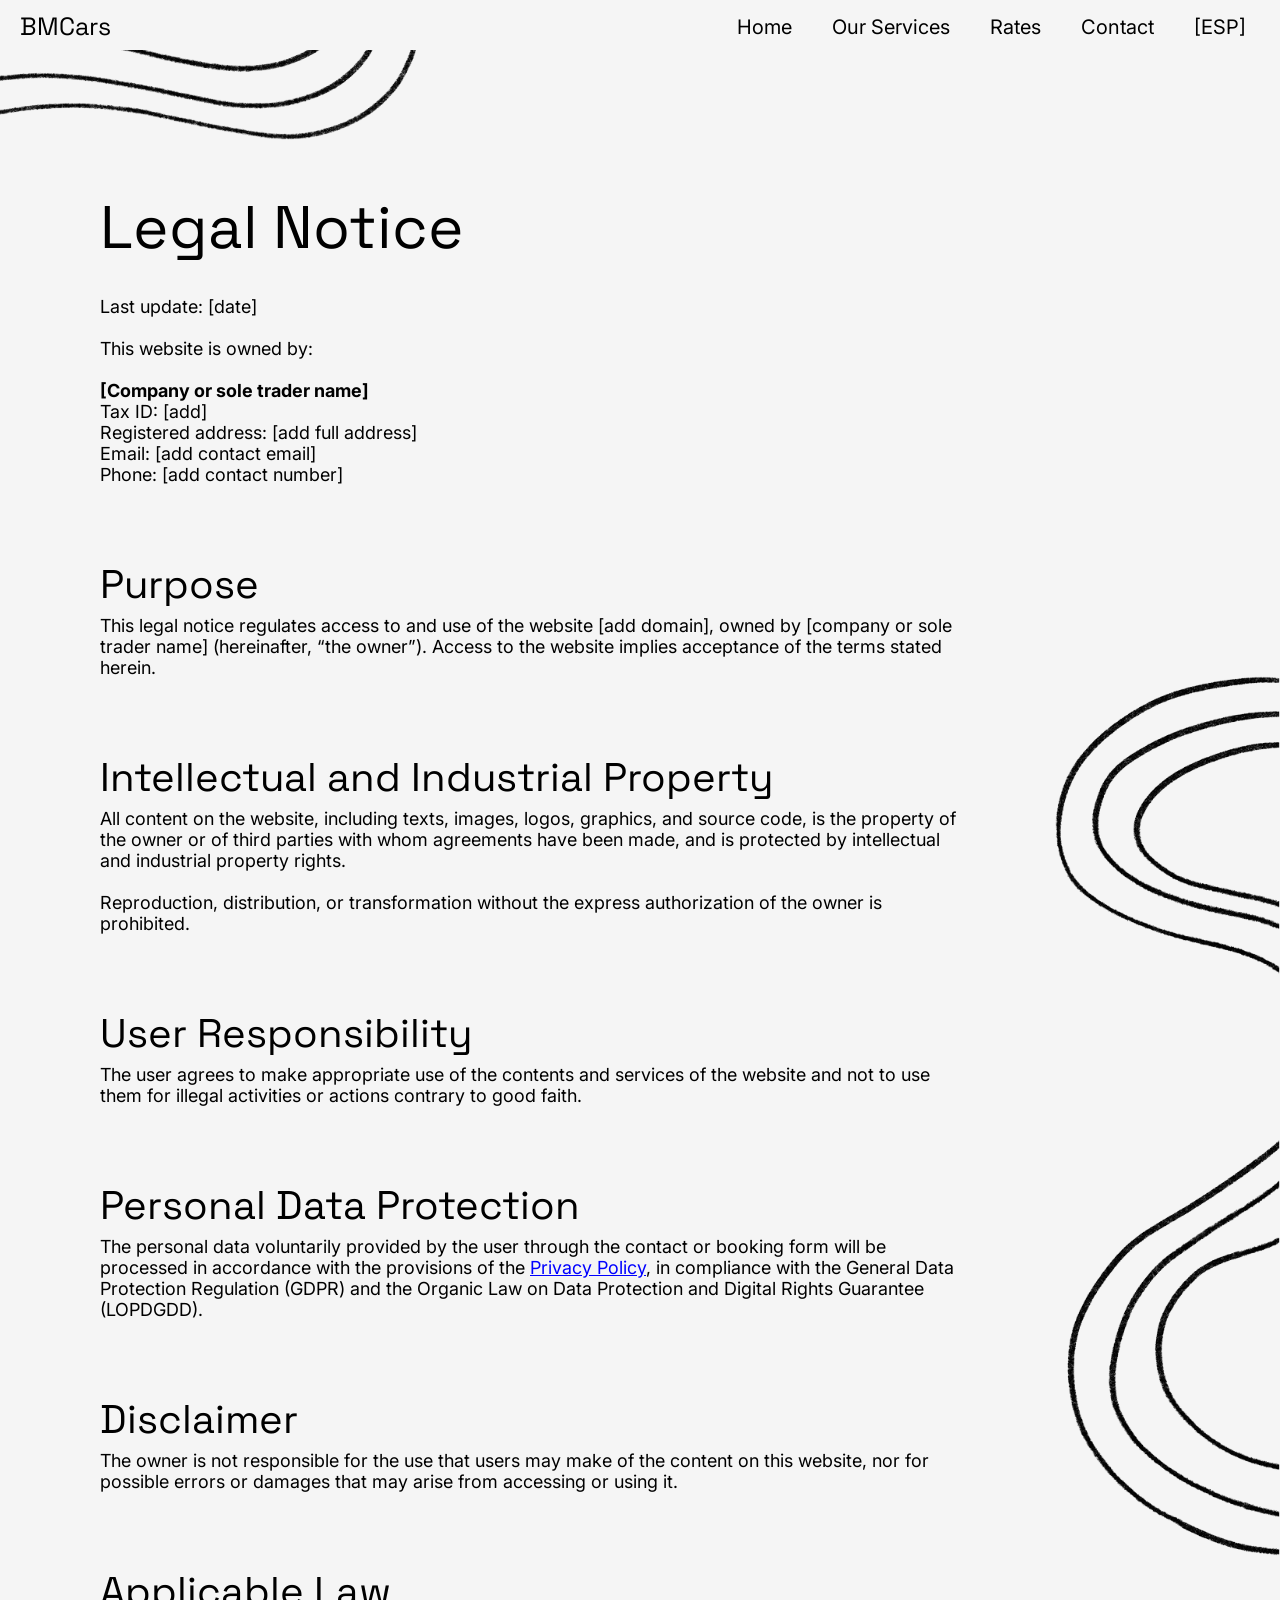
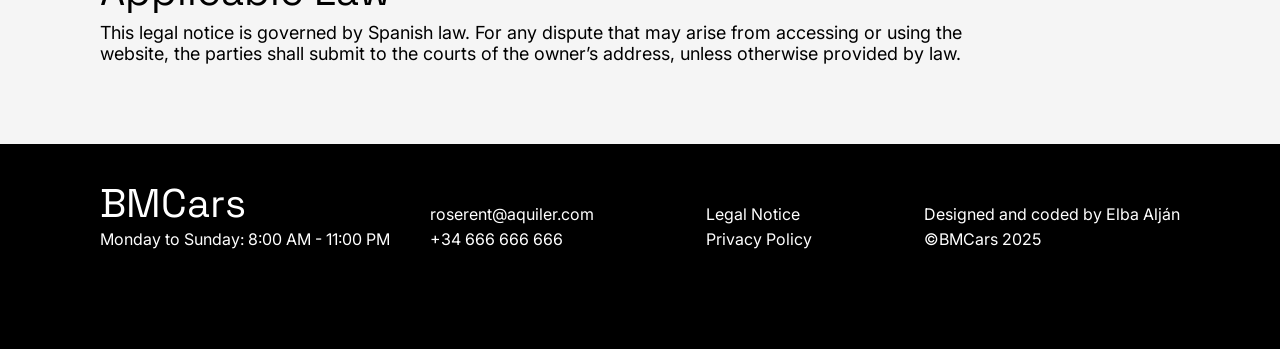
==== aviso-legal-eng.html @ c1781803 "privacidades" ====
<!DOCTYPE html>
<html lang="en">
<head>
    <meta charset="UTF-8">
    <meta name="viewport" content="width=device-width, initial-scale=1.0">
    <title>Document</title>
    <link rel="stylesheet" href="style.css">
    <link rel="preconnect" href="https://fonts.googleapis.com">
    <link rel="preconnect" href="https://fonts.gstatic.com" crossorigin>
    <link href="https://fonts.googleapis.com/css2?family=Space+Grotesk:wght@300..700&display=swap" rel="stylesheet">
    <link href="https://fonts.googleapis.com/css2?family=Inter:ital,opsz,wght@0,14..32,100..900;1,14..32,100..900&display=swap" rel="stylesheet">
    <link rel="shortcut icon" href="img/favicon.png" type="image/x-icon">
</head>

<header>
    <nav>
        <a class="logo" href="index.html">BMCars</a>
        <div>
            <ul>
                <li class="opciones-menu"><a href="#inicio" id="menuInicio">Home</a></li>
                <li class="opciones-menu"><a href="#servicios" id="menuServicios">Our Services</a></li>
                <li class="opciones-menu"><a href="#tarifas" id="menuTarifas">Rates</a></li>
                <li class="opciones-menu opciones-menu-contacto"><a href="#contacto" id="menuContacto">Contact</a></li>
                <div class="idiomas" id="idiomas2">
                    <li id="opcionesIdioma2" class="opciones-idioma"><a id="aIdioma2" href="">[ESP]</a></li>
                    <li id="idiomaNuevo2" class="idioma-nuevo"><a href="eng.html">[ENG]</a></li>
                </div>
            </ul>
        </div>
        <svg id="burguer" xmlns="http://www.w3.org/2000/svg" width="25" height="16" viewBox="0 0 25 16" fill="none">
            <path d="M24.8572 1.61052C24.8572 1.00679 24.5745 0.519028 23.8572 0.519028H1.85718C1.13987 0.519028 0.857178 1.00679 0.857178 1.61052C0.857178 2.21426 1.13987 2.70202 1.85718 2.70202H23.8572C24.5745 2.70202 24.8572 2.21426 24.8572 1.61052Z" fill="black"/>
            <path d="M24.8572 8.1595C24.8572 7.55577 24.5745 7.06801 23.8572 7.06801H1.85718C1.13987 7.06801 0.857178 7.55577 0.857178 8.1595C0.857178 8.76324 1.13987 9.251 1.85718 9.251H23.8572C24.5745 9.251 24.8572 8.76324 24.8572 8.1595Z" fill="black"/>
            <path d="M24.8572 14.7085C24.8572 14.1047 24.5745 13.617 23.8572 13.617H1.85718C1.13987 13.617 0.857178 14.1047 0.857178 14.7085C0.857178 15.3122 1.13987 15.8 1.85718 15.8H23.8572C24.5745 15.8 24.8572 15.3122 24.8572 14.7085Z" fill="black"/>
          </svg>
    </nav>
</header>

<body>
    <div class="menu-mov">
        <div class="menu-mov-title">
            <h1>BMCars</h1>
            <svg id="cruz" xmlns="http://www.w3.org/2000/svg" width="20" height="20" viewBox="0 0 20 20" fill="none">
                <path d="M18.7072 18.799C19.0983 18.4079 19.2061 17.8837 18.6777 17.3553L2.47321 1.15079C1.94486 0.622438 1.42065 0.730205 1.02953 1.12132C0.638411 1.51244 0.530644 2.03665 1.05899 2.565L17.2635 18.7695C17.7919 19.2979 18.3161 19.1901 18.7072 18.799Z" fill="white"/>
                <path d="M0.7072 18.3848C1.09832 18.7759 1.62253 18.8837 2.15088 18.3553L18.3554 2.15078C18.8838 1.62244 18.776 1.09823 18.3849 0.707107C17.9937 0.315989 17.4695 0.208222 16.9412 0.736571L0.736662 16.9411C0.208314 17.4694 0.316081 17.9937 0.7072 18.3848Z" fill="white"/>
              </svg>
        </div>
        <div class="menu-mov-text">
            <a href="">Home</a>
            <a href="">Our Services</a>
            <a href="">Rates</a>
            <a href="">Contact</a>
        </div>
        <div class="menu-mov-idioma">
            <a href="">[ESP]</a>
            <a href="eng.html">[ENG]</a>
        </div>
        <div class="lineas-menu-mov">
            <img src="img/lineas_blancas.png" alt="">
        </div>
    </div>

    <img class="rayas-politica" src="img/rayas1.PNG" alt="">
    <section class="top-politica">
        <div class="title-politica">
            <h1 class="h1-main">Legal Notice</h1>
            <p class="main-texto-politica">Last update: [date] <br><br>
                This website is owned by: <br><br>
                <b>[Company or sole trader name]</b><br>
                Tax ID: [add]<br>
                Registered address: [add full address]<br>
                Email: [add contact email]<br>
                Phone: [add contact number]
            </p>
        </div>
    </section>

    <section class="bottom-politica">
        <div class="div-politica">
            <h1 class="title-politica">Purpose</h1>
            <p class="text-politica"> 
                This legal notice regulates access to and use of the website [add domain], owned by [company or sole trader name] (hereinafter, “the owner”). Access to the website implies acceptance of the terms stated herein.
            </p>
        </div>

        <div class="div-politica">
            <h1 class="title-politica">Intellectual and Industrial Property</h1>
            <p class="text-politica"> 
                All content on the website, including texts, images, logos, graphics, and source code, is the property of the owner or of third parties with whom agreements have been made, and is protected by intellectual and industrial property rights. <br><br>
                Reproduction, distribution, or transformation without the express authorization of the owner is prohibited.
            </p>
        </div>

        <div class="div-politica">
            <h1 class="title-politica">User Responsibility</h1>
            <p class="text-politica"> 
                The user agrees to make appropriate use of the contents and services of the website and not to use them for illegal activities or actions contrary to good faith.
            </p>
        </div>

        <div class="div-politica">
            <h1 class="title-politica">Personal Data Protection</h1>
            <p class="text-politica"> 
                The personal data voluntarily provided by the user through the contact or booking form will be processed in accordance with the provisions of the <a href="privacidad.html" style="color: blue; text-decoration: underline;">Privacy Policy</a>, in compliance with the General Data Protection Regulation (GDPR) and the Organic Law on Data Protection and Digital Rights Guarantee (LOPDGDD).
            </p>
        </div>

        <div class="div-politica">
            <h1 class="title-politica">Disclaimer</h1>
            <p class="text-politica"> 
                The owner is not responsible for the use that users may make of the content on this website, nor for possible errors or damages that may arise from accessing or using it.
            </p>
        </div>

        <img src="img/rayas2.png" class="rayas2" alt="">

        <div class="div-politica">
            <h1 class="title-politica">Applicable Law</h1>
            <p class="text-politica"> 
                This legal notice is governed by Spanish law. For any dispute that may arise from accessing or using the website, the parties shall submit to the courts of the owner’s address, unless otherwise provided by law.
            </p>
        </div>
    </section>

    <footer>
        <div class="title-footer">
            <h1>BMCars</h1>
            <p>Monday to Sunday: 8:00 AM - 11:00 PM</p>
        </div>
        <div class="info-footer">
            <div class="info-footer-1">
                <a href="mailto:elbaljan@gmail.com?subject=Consulta&body=Hola, quería hacer una consulta sobre...">
                    roserent@aquiler.com
                </a>
                <a href="https://wa.me/34616543093" target="_blank">
                    +34 666 666 666
                </a>
            </div>
            <div class="info-footer-1">
                <a href="">Legal Notice</a>
                <a href="privacidad.html">Privacy Policy</a>
            </div>
            <div class="info-footer-1">
                <a href="">Designed and coded by Elba Alján</a>
                <p>©BMCars 2025</p>
            </div>
        </div>
    </footer>

    <script src="script.js"></script>
</body>
</html>
---- style.css ----
:root{
    --grey: #f5f5f5;
    --black: black;
    --text-title: "Space Grotesk", sans-serif;
    --text-body: "Inter", sans-serif;
}

*{
    box-sizing: border-box;
    text-decoration: none;
    outline: none;  
}

html {
    scroll-behavior: smooth;
    overflow-x: hidden;
}

#contacto, #tarifas, #servicios {
    scroll-margin-top: 100px;
}

body{
    background-color: var(--grey);
    margin: 0px;
    overflow-x: hidden;
}

section{
    margin: 10px 400px 200px 400px;
    margin-top: 200px;
}

a{
    color: var(--black);
}

header{
    width: 100%;
    height: 50px;
    background-color:var(--grey);
    position: fixed;
    z-index: 100;
    top: 0;
    left: 0;
    padding: 5px 20px;
    
}

header li{
    font-family: var(--text-body);
    list-style: none;
    font-size: 20px;
}

.idiomas{
    display: flex;
    flex-direction: column;
    align-items: center;
    justify-content: center;
}

.idiomas a:hover{
    opacity: 0.6;
    transition: opacity 0.3s ease;
}

.opciones-idioma{
    background-color: var(--grey);
    padding: 10px 14px 10px 10px;
}

.idioma-nuevo{
    background-color: black;
    position: absolute;
    z-index: -1;
    transform: translateY(0px);
    opacity: 0;
    padding: 10px;
}

.esp{
    padding: 10px 14px;
}

.idioma-nuevo a{
    color: white;
}

.opciones-menu {
    position: relative;
    padding: 10px 0;
    margin-right:40px;
    list-style: none;
    display: inline-block;
  }

  .opciones-menu-contacto{
    margin-right: 30px;
  }
  
  .opciones-menu a {
    text-decoration: none;
    color: black;
    font-weight: 400;
    position: relative;
    display: inline-block;
    transition: text-shadow 0.3s ease;
  }
  
  .opciones-menu a:hover {
    text-shadow: 0 0 0 #000, 0.03em 0 currentColor;
  }
  
  .opciones-menu a::after {
    content: "";
    position: absolute;
    left: 0;
    bottom: -3px;
    width: 100%;
    height: 2px;
    background-color: black;
    transform: scaleX(0);
    transform-origin: left;
    transition: transform 0.3s ease;
  }
  
  .opciones-menu a:hover::after {
    transform: scaleX(1);
  }
  

nav{
    display: flex;
    justify-content: space-between;
}

nav ul{
    display: flex;
    margin: 0;
}

svg{
    display: none;
}

.menu-mov{
    background-color: black;
    width: 100%;
    height: 100vh;
    position: fixed;
    top: 0;
    right: 0;
    padding: 20px 20px;
    z-index: 120;
    transform: translateX(100%);
    transition: transform 0.3s ease-in-out;
}

.menu-mov.active {
    transform: translateX(0);
  }

.menu-mov h1{
    color: white;
}

.menu-mov a{
    font-family: var(--text-body);
    font-size: 20px;
    font-weight: 400;
    color: white;
    margin-bottom: 12px;
}

.menu-mov-title{
    display: flex;
}

.menu-mov-text{
    display: flex;
    flex-direction: column;
}

.menu-mov-idioma{
    margin-top: 200px;
}

.lineas-menu-mov img{
    width: 120%;
    position: absolute;
    bottom: 0;
    left: 0;
}

.logo{
    font-family: var(--text-title);
    font-size: 25px;
    height: 45px;
    padding: 5px 0px;
    cursor: pointer;
}

h1{
    font-family: var(--text-title);
    font-weight: 400;
    font-size: 60px;
    line-height: 60px;
    margin: 0px 0px 40px 0px
}

img{
    width: 80%;
    height: auto;
}

main{
    display: flex;
    margin-top: 50px;
    margin: 10px 400px 200px 400px;
}

.main-div1{
    width: 60%;
    margin-top: 15%;
    padding: 40px 0px;
}

.title-politica{
    width: 100%;
}

.main-texto{
    font-family: var(--text-body);
    font-size: 25px;
    width: 100%;
    margin-bottom: 40px;
}

.main-texto-politica{
    font-family: var(--text-body);
    font-size: 25px;
    width: 100%;
    margin-bottom: 0px;
}

.main-div2{
    width: 44%;
    display: flex;
    justify-content: center;
    align-items: center;
}

.main-div3{
    display: none;
}

.h1-main{
    width: 80%;
    font-size: 60px;
    line-height: 56px;
}

.button{
    padding: 20px;
    width: 48%;
    border-radius: 50px;
    border: none;
    font-size: 18px;
    font-family: var(--text-body);
    font-weight: 500;
    box-shadow: 5px 5px 5px rgba(0, 0, 0, 0.105);
    text-align: center;
}

.btn-contacto{
    background-color: yellow;
    transition: background-color 0.3s linear;
    width: 48%;
}

.btn-contacto:hover{
    background-color: black;
    color: white;
}

.btn-tarifas{
    background-color: white;
    transition: background-color 0.3s linear;
}

.btn-tarifas:hover{
    background-color: black;
    color: white;
}

.rayas1, .rayas-politica{
    position: absolute;
    transform: rotate(270deg);
    width: 18rem;
    margin-top: -250px;
    left: 0;
}

.div-title{
    display: flex;
    justify-content:center;
    align-items: start;
    margin: 0px;
    margin-bottom: 80px;
}

.top-politica{
    margin-bottom: 0px;
    margin-top: 200px;
}

.bottom-politica{
    margin-top: 80px;
}

.div-politica{
    width: 100%;
    align-items: start;
    margin: 0px;
    margin-bottom: 80px;
    width: 70%;
}

.title-politica{
    margin: 0px;
    width: 100%;
}

.text-politica{
    margin:0px;
    font-family: var(--text-body);
    font-size: 25px;
    width: 100%;
    margin-bottom: 0px;
    margin-top: 10px;
}

.title{
    margin: 0px;
    width: 33%;
}

.title-text{
    margin:0px;
    font-family: var(--text-body);
    font-size: 25px;
    width: 66%;
    margin-bottom: 0px;
    padding-left: 50px;
    margin-top: 10px;
}

.text-politica{
    margin:0px;
    font-family: var(--text-body);
    font-size: 25px;
    width: 100%;
    margin-bottom: 0px;
    margin-top: 10px;
}

.titulo-pasos{
    display: flex;
    align-items: center;
}

.div-pasos{
    display: flex;
    justify-content: space-between;
}

.div-pasos-abajo{
    margin-top:18px;
    display: flex;
    justify-content: space-between;
}

.div-pasos-1{
    background-color: white;
    border-radius: 40px;
    width: 49.5%;
    padding: 40px;
    box-shadow: 5px 5px 5px rgba(0, 0, 0, 0.105);
}

.pasos-reservar:hover{
    transform: scale(95%);
    filter: invert(1);
    cursor: pointer;
}

.pasos-reservar {
    transition: transform 0.3s ease, filter 0.8s ease;
}

.titulo-pasos img{
    width: 10%;
    height: 100%;
    margin-right: 20px;
}

.titulo-pasos h1{
    margin:0px
}

.texto-s{
    font-family: var(--text-body);
    font-size: 25px;
}

.tabla, .tabla-mov{
    width: 100%;
    height: auto;
    background-color: white;
    border-radius: 40px;
    padding: 20px 40px;
    font-family: var(--text-body);
    box-shadow: 5px 5px 5px rgba(0, 0, 0, 0.105);
}

table{
    width: 100%;
    border-collapse: collapse;
    margin-bottom: 20px;
    font-size: 25px;
}

td, th{
    padding: 20px;
    border-bottom: 1px solid black;
}

th{
    font-weight: 600;
}

.th-start{
    text-align: start;
    padding-left: 0px;
}

td{
    text-align: center;
}

/*Tabla móvil*/
.coche-mov{
    width: 100%;
}

.tabla-mov{
    display: none;
    width: 100%;
    margin-bottom: 10px;
}

.th-horas{
    display: flex;
    justify-content: flex-start;
 }

 .filete-tabla-mov{
    width: 100%;
    height: 1px;
    background-color: black;
 }

 .h1-tabla-mov{
    margin-bottom: 15px;
    text-align: center;
 }

 /**/

 .div-mapa{
    width: 100%;
}

.mapa-pc{
    width: 100%;
}

.mapa-mov{
    display: none;
}

.div-title-formulario{
    margin: 0px;
    margin-bottom: 80px;
}

.title-text-formulario{
    margin:0px;
    font-family: var(--text-body);
    font-size: 25px;
    margin-bottom: 0px;
}

.datos-contacto-formulario{
    font-family: var(--text-body);
    font-size: 25px;
    font-weight: 600;
    line-height: 25px;
}

.sec4{
    display: flex;
    justify-content: space-between;
}

.sec4-div1{
    width: 45%;
}

.sec4-div2{
    width: 55%;
}

label{
    font-family: var(--text-body);
    font-size: 25px;
}

input{
    border: none;
    border-radius: 30px;
    width: 100%;
    box-shadow: 5px 5px 10px rgba(0, 0, 0, 0.09);
    margin-top: 10px;
    padding: 20px;
    font-family: var(--text-body);
    font-size: 20px;
    color: black;
    background-color: white;
}

select{
    font-family: var(--text-body);
    font-size: 20px;
    color: black;
    padding: 0px 20px;
    width: 90%;
    border: none;
    height: 60px;
    border-radius: 30px;
    cursor: pointer;
    background-color: white;
}
label{
    font-weight: 600;
}

.form-row{
    display: flex;
    width: 100%;
    justify-content: space-between;
    margin-bottom: 40px;
}

.form-unit{
    width: 48%;
}

.title-lugar{
    font-family: var(--text-body);
    font-weight: 600;
    font-size: 25px;
    margin-top: 0px;
}

.form-row-ob{
    display: flex;
    flex-direction: column;
}

textarea{
    height: 200px;
    border: none;
    border-radius: 30px;
    margin-top: 10px;
    margin-bottom: 10px;
    padding: 20px;
    font-family: var(--text-body);
    font-size: 20px;
    box-shadow: 5px 5px 5px rgba(0, 0, 0, 0.105);
}

.falso-input{
    background-color: white;
    height: 60px;
    border-radius: 30px;
    margin-top: 10px;
    box-shadow: 5px 5px 10px rgba(0, 0, 0, 0.09);
}

input[type="time"]{
    font-family: var(--text-body);
    font-size: 20px;
    color: black;
    padding: 0px 20px;
    width: 100%;
    border: none;
    height: 60px;
    border-radius: 30px;
    cursor: pointer;
    margin-top: 0px;
}

.ratio{
    display: flex;
    align-items: center;
    border:none;
    border-radius: 20px;
}

input[type="submit"]{
    background-color: yellow;
    font-size: 25px;
    font-weight: 600;
    cursor: pointer;
    height: auto;
    transition: background-color 0.3s linear;
}

input[type="submit"]:hover{
    background-color: black;
    color: white;
}

.form-lugar{
    display: flex;
    flex-direction: column;
    margin-bottom: 40px;
}

.form-lugar div{
    display: flex;
}

input[type="radio"]{
    width: 20px;
    box-shadow: none;
    margin: 0px;
    cursor: pointer;
}

.label-radio{
    display: flex;
    align-items: center;
}

.label-radio p{
    font-family: var(--text-body);
    font-size: 25px;
    padding-left: 20px;
    padding-right: 50PX;
    margin: 0px;
}

.label-radio a{
    color: blue;
    text-decoration: underline;
}

input[type="checkbox"]{
    box-shadow: none;
    width: 20px;
    margin: 0px;
}

.sec5{
    background-image: url(img/Frame\ 14.png);
    background-repeat: no-repeat;
    background-size:contain;
    background-color: white;
    border-radius: 50px 50px 0px 0px;
    margin: 40px 0px 0px 0px;
    padding-bottom: 50px;
    overflow-x: hidden;
}

.title-sec5{
    display: flex;
    padding: 40px 400px 20px 400px;
    display: flex;
    justify-content:center;
    align-items: start;
    margin-bottom: 80px;
}

.galeria-contenedor {
    width: 100%;
    overflow: hidden;
    cursor: grab;
  }

.galeria{
    display: flex;
    width: 5000px;
    margin-left: 400px;
    transition: transform 0.3s ease;
    transform: translateX(0px);
}

.div-img{
    height: 500px;
    width: 800px;
    border-radius: 25px;
    margin: 0px 20px;
    background-size: cover;
    display: flex;
    flex-direction: column;
    align-items: center;
    justify-content: center;
    position: relative;
}

.div-img::after{
    content: '';
    position: absolute;
    height: 500px;
    width: 100%;
    margin: 0px 20px;
    border-radius: 25px;
    background-color:rgba(0, 0, 0, 0.5);
    opacity: 0;
    transition: opacity 0.3s ease;
    z-index: 4;
}

.div-img:hover::after {
    opacity: 1;
    z-index: 4; 
}

.galeria-title{
    color: white;
    font-family: var(--text-body);
    font-size: 2.3rem;
    margin: 0;
    margin-bottom: 12px;
}

.galeria-subtitle{
    color: white;
    font-family: var(--text-body);
    font-size: 1.4rem;
    margin: 0px;
    margin-bottom: 20px;
}

.galeria-arrow{
    width: 8%;
}

.div-img-2{
    height: 500px;
    width: 800px;
    display: flex;
    flex-direction: column;
    justify-content: center;
    align-items: center;
    border-radius: 20px;
    position: relative;
    z-index: 5;
    opacity: 0;
    transition: opacity 0.3s ease;
}

.div-img-2:hover{
    opacity: 1;
}

.galeria-texto{
    display: flex;
    flex-direction: column;
    justify-content: center;
    align-items: center;
}

.img-1{
    background-image: url('img/lourizan.jpg');
    transition: background-image 0.3s ease;
}

.img-2{
    background-image: url('img/castelo.jpg');
}


.img-3{
    background-image: url('img/peneda.jpg');
}

.img-4{
    background-image: url('img/simon.jpg');
}

.img-5{
    background-image: url('img/combarro.jpg');
}

.img-6{
    background-image: url('img/pontevedra.jpeg');
}

.div-arrow{
    display: flex;
    margin-left: 420px;
    margin-right: 178px;
    justify-content: space-between;
}

.arrow{
    width: 10%;
    margin-right: 40px;
    margin-top: 20px;
    margin-bottom: 0px;
    cursor: pointer;
    transition: transform 0.3s ease;
}

.left:hover{
    transform: translateX(-8px);
    transition: transform 0.3s ease;
}

.right:hover{
    transform: translateX(8px);
    transition: transform 0.3s ease;
}

.rayas-galeria{
    position: absolute;
    top: 0;
    margin-top: 5000px;
    transform: rotate(134.9deg);
    z-index: 0;
}

.sobre-mov{
    display: none;
}

footer{
    background-color: black;
    width: 100%;
    height: auto;
    color: white;
    padding: 40px 178px 100px 178px;
    display: flex;
    overflow: hidden;
}
    
.title-footer{
    width: 33%;
}

footer h1{
    margin: 0px;
}

footer a{
    color: white;
    font-family: var(--text-body);
    margin-top: 5px;
}

footer p{
    color: white;
    font-family: var(--text-body);
    margin: 0px;
    margin-top: 5px;
}

.info-footer{
    display: flex;
    width: 75%;
    justify-content: space-between;
    align-items: end;
}

.info-footer-1{
    display: flex;
    flex-direction: column;
}

.rayas2{
    position: absolute;
    z-index: -10;
    width: 15rem;
    right: 0;
    margin-top: -1000px;
}
.rayas3, .rayas4, .rayas5{
    display: none;
}


@media screen and (max-width: 2500px) {

    section{
        margin: 10px 178px 00px 178px;
        margin-top: 150px;
    }

    h1{
        font-size: 40px;
        line-height: 40px;
        margin: 0px 0px 40px 0px
    }

    .main-texto, .main-texto-politica, button, .title-text, .texto-s, table, .datos-contacto-formulario, .title-text-formulario,  .datos-contacto-formulario, label, input, select, textarea, .title-lugar, .text-politica{
        font-size: 18px;
    }
    
    .div-btn{
        display: flex;
        justify-content: space-between;
        width: 100%;
    }

    .title-text-formulario{
        width: 80%;
    }

    input{
        height: 50px;
    }

    .falso-input{
        height: 50px;
    }

    select{
        height: 50px;
    }

    input[type="time"]{
        font-size: 18px;
        height: 50px;
        width: 100%;
    }

    input[type="submit"]{
        font-size: 18px;
        height: auto;
    }

    .label-radio p{
        font-size: 18px;
    }

    main{
        margin: 60px 178px 0px 178px;
    }

    .sec-div1{
       width: 50%; 
    }

    .sec-div2{
        width: 50%;
    }

    .title-sec5{
        padding: 40px 178px 20px 178px;
        
    }

    .galeria{
        margin-left: 178px;
    }

    .div-arrow{
        margin-left: 178px;
    }

    .div-img{
        height: 300px;
        width: 500px;
        border-radius: 25px;
        margin: 0px 10px;
    }

    .div-img::after{
        height: 300px;
        width: 500px;
    }

    .div-img-2{
        height: 300px;
        width: 500px;
    }
}

@media screen and (max-width: 1920px){
    
    .div-pasos-1, .tabla{
        padding: 20px 40px;
    }

    .sec4-div1{
        width: 50%;
    }
    
    form{
        width: 50%;
    }
} 

@media screen and (max-width: 1440px){

    section{
        margin: 10px 100px 00px 100px;
        margin-top: 150px;
    }

    main{
        margin: 60px 100px 0px 100px;
    }

    .title-sec5{
        padding: 40px 100px 20px 100px;
        
    }

    .galeria, .div-arrow{
        margin-left: 100px;
    }
    .sec5{
        background-size:cover;
        padding-bottom: 52px;
    }

    .titulo-pasos img{
        width: 15%;
    }

    footer{
        padding: 40px 100px 100px 100px;
    }

    input[type="radio"]{
        width: 20px;
    }

    input[type="time"]{
        width: 200px;
    }

    .galeria {
        overflow-x: scroll;
        scroll-snap-type: x mandatory;
        -webkit-overflow-scrolling: touch;
      }
    
      .div-img {
        scroll-snap-align: center;
        flex: 0 0 auto;
      }

      .rayas2{
        margin-top: -900px;
    }

    .div-politica{
        width: 80%;
    }


}

@media screen and (max-width: 1024px){

    section{
        margin: 10px 60px 00px 60px;
        margin-top: 100px;
    }

    main{
        margin: 60px 60px 0px 60px;
    }

    .title-sec5{
        padding: 40px 60px 20px 60px;
        
    }

    .galeria, .div-arrow{
        margin-left: 60px;
    }

    .title{
        width: 40%;
    }
    
    .title-text{
        width: 60%;
    }

    footer{
        padding: 40px 60px 100px 60px;
    }

}

@media screen and (max-width: 768px){
   
    section{
        margin: 10px 30px 00px 30px;
        margin-top: 50px;
    }

    main{
        margin: 60px 30px 0px 30px;
    }

    .title-text{
        padding-left: 0PX;
    }
   
    .h1-main{
        width: 100%;
    }
    
    button{
        padding: 10px;
    }

    .main-div2{
        width:50%;
    }

    .titulo-pasos img{
        width: 20%;
    }

    .main-div2 img{
        width: 90%;
    }

    .sec4{
        flex-direction: column;
    }
    
    .sec4-div1{
        width: 100%;
    }

    .sec4-div1 img{
        display: none;
    }
    
    .sec4-div2{
        width: 100%;
    }

    .div-title{
        margin-bottom: 40px;
    }

    .div-title-formulario{
        display: flex;
        justify-content: space-between;
    }

    .div-title-formulario h1{
        width: 40%;
    }

    .title-text-formulario{
        width: 60%;
    }

    form{
        width: 100%;
    }

    .sobre-mov{
        display: flex;
        justify-content: center;
        align-items: center;
        margin-top: 40px;
    }
    
   header{
        background-color: var(--grey);
    }

    .rayas1{
        z-index: -1;
    }

    .sec5{
        background-size:cover;
        padding-bottom: 52px;
    }

    .title-sec5{
        margin-bottom: 20px;
        padding-left: 30px;
        
    }

    .galeria{
        margin-left: 30px;
    }

    .div-img{
        margin: 0px 20px 20px 0px
    }

    footer{
        padding: 40px 30px 100px 30px;
        flex-wrap: wrap;
    }

    .info-footer{
        width: 100%;
        margin-top: 20px;
    }
    input[type="time"]{
        width: 150px;
    }

    .rayas2{
        display: none;
    }

    .rayas3{
        display: block;
        position: absolute;
        z-index: -10;
        width: 10rem;
        right: 0;
        margin-top: -600px;
    }

    .rayas4{
        display: block;
        position: absolute;
        z-index: -10;
        width: 10rem;
        transform: rotate(180deg);
        left: 0;
        margin-top: 120px;
    }

    .rayas5{
        display: block;
        position: absolute;
        z-index: -10;
        width: 10rem;
        right: 0;
        margin-top: -160px;
    }

    .div-arrow{
        margin-right: 60px;
    }

    .div-politica{
        width: 100%;
    }

    .top-politica{
        margin-top: 100px;
    }

    .rayas-politica{
        display: none;
    }
    
}

@media screen and (max-width: 415px){

    .mapa-pc{
        display: none;
    }

    .div-mapa{
        display: flex;
        justify-content: center;
        align-items: center;
    }
    
    .mapa-mov{
        display: flex;
    }

   nav{
        align-items: center;
        justify-content: space-between;
    }

    nav div{
        display: none;
    }

    svg{
        display: flex;
        cursor: pointer;
    }

    section{
        margin: 10px 20px 00px 20px;
        margin-top: 50px;
    }

    .title-sec5{
        padding: 40px 60px 20px 60px;
        
    }

    .galeria, .div-arrow{
        margin-left: 60px;
    }

    header div, .main-div2{
        display: none;
    }

    header{
        background-color: var(--grey);
    }
    
    main{
        display: flex;
        flex-wrap: wrap;
        margin: 60px 20px 0px 20px;
    }

    .main-div3{
        display: flex;
        justify-content: center;
    }

    .rayas1{
        position: absolute;
        transform: rotate(270deg);
        margin-top: -300px;
        margin-left: -300px;
        z-index: -1;
    }

    .main-div1, .main-div2{
        width: 100%;
        margin-top: 20px;
    }

    .div-title{
        display: flex;
        flex-wrap: wrap;
    }

    .title{
        margin-bottom: 12px;
    }

    h1, .title-text, .title, .h1-main, .div-pasos-1{
        width: 100%;
    }

    .title-text{
        padding-left: 0px;
    }

    .main-texto, .main-texto-politica, button, .title-text, .texto-s, table, .datos-contacto-formulario, .title-text-formulario,  .datos-contacto-formulario, label, input, select, textarea, .title-lugar{
        font-size: 16px;
    }

    h1{
        font-size: 35px;
        line-height: 30px;
    }

    .div-pasos, .div-pasos-abajo{
        flex-wrap: wrap;
        margin: 0px;
    }

    .div-pasos-1{
        margin-bottom: 10px;
        padding: 10px 30px;
    }

    .titulo-pasos img{
        width: 20%;
        height: 100%;
        margin-right: 20px;
    }

    .tabla-mov{
        display: flex;
        padding: 20px 30px;
    }

    .tabla{
        display: none;
    }

    table{
        font-size: 16px;
        border-collapse: collapse;
    }
    
    tr, th, td{
        padding: 15px 10px 15px 0px ;
    }

    button{
        padding: 10px;
    }

    .h1-main{
        margin: 0px;
    }
    
    .main-texto, .main-texto-politica{
        margin: 10px 0px 20px 0px;
    }

    .div-title{
        margin-bottom: 40px;
    }
    
    .sec4-div1{
        width: 100%;
    }
    .sec4-div1 img{
        display: none;
    }
    
    .sec4-div2{
        width: 100%;
        display: flex;
        flex-direction: column;
        align-items: center;
    }

    .div-title-formulario h1{
        margin-bottom: 10px;
    }

    .div-title-formulario{
        margin-bottom: 20px;
        flex-direction: column;
    }

    .title-text-formulario{
        width: 100%;
    }

    form{
        width: 100%;
    }

    .form-row{
        flex-direction: column;
        margin: 0px;
    }

    .form-unit, .form-lugar{
        width: 100%;
        margin-bottom: 20px;
    }

    .title-lugar{
        margin-bottom: 10px;
    }

    .sec5{
        margin: 20px 0px 0px 0px;
        padding-bottom: 50px;
        background-size: cover;
        background-position: 20%;
        border-radius: 15px 15px 0px 0px;
    }

    .title-sec5{
        flex-direction: column;  
        padding: 20px;
        margin-bottom: 0px;
    }

    .galeria{
        margin-left: 20px;
    }
    
    .div-img{
        height: 250px;
        width: 350px;
        background-size: cover;
        background-repeat: no-repeat;
        border-radius: 15px;
        margin: 0px;
        margin-right: 20px;
    }
    
    .div-arrow{
        justify-content: space-between;
        margin: 10px 20px;
        width: 90%;
    }

    .arrow{
        font-size:50px;
        margin-right: 0px;
    }

    footer{
        padding: 40px 20px 100px 20px;
        flex-wrap: wrap;
    }

    .title-footer{
        width: 100%;
    }

    .info-footer{
        width: 100%;
        margin-top: 20px;
        flex-direction: column;

    }

    .info-footer-1{
        width: 100%;
        margin-bottom: 20px;
    }

    .h1-main{
        font-size: 50px;
        line-height: 40px;
    }

    .rayas3{
        margin-top: -780px;
    }

    .rayas4{
        margin-top: -200px;
    }

    .rayas5{
        margin-top: -150px;
    }


}
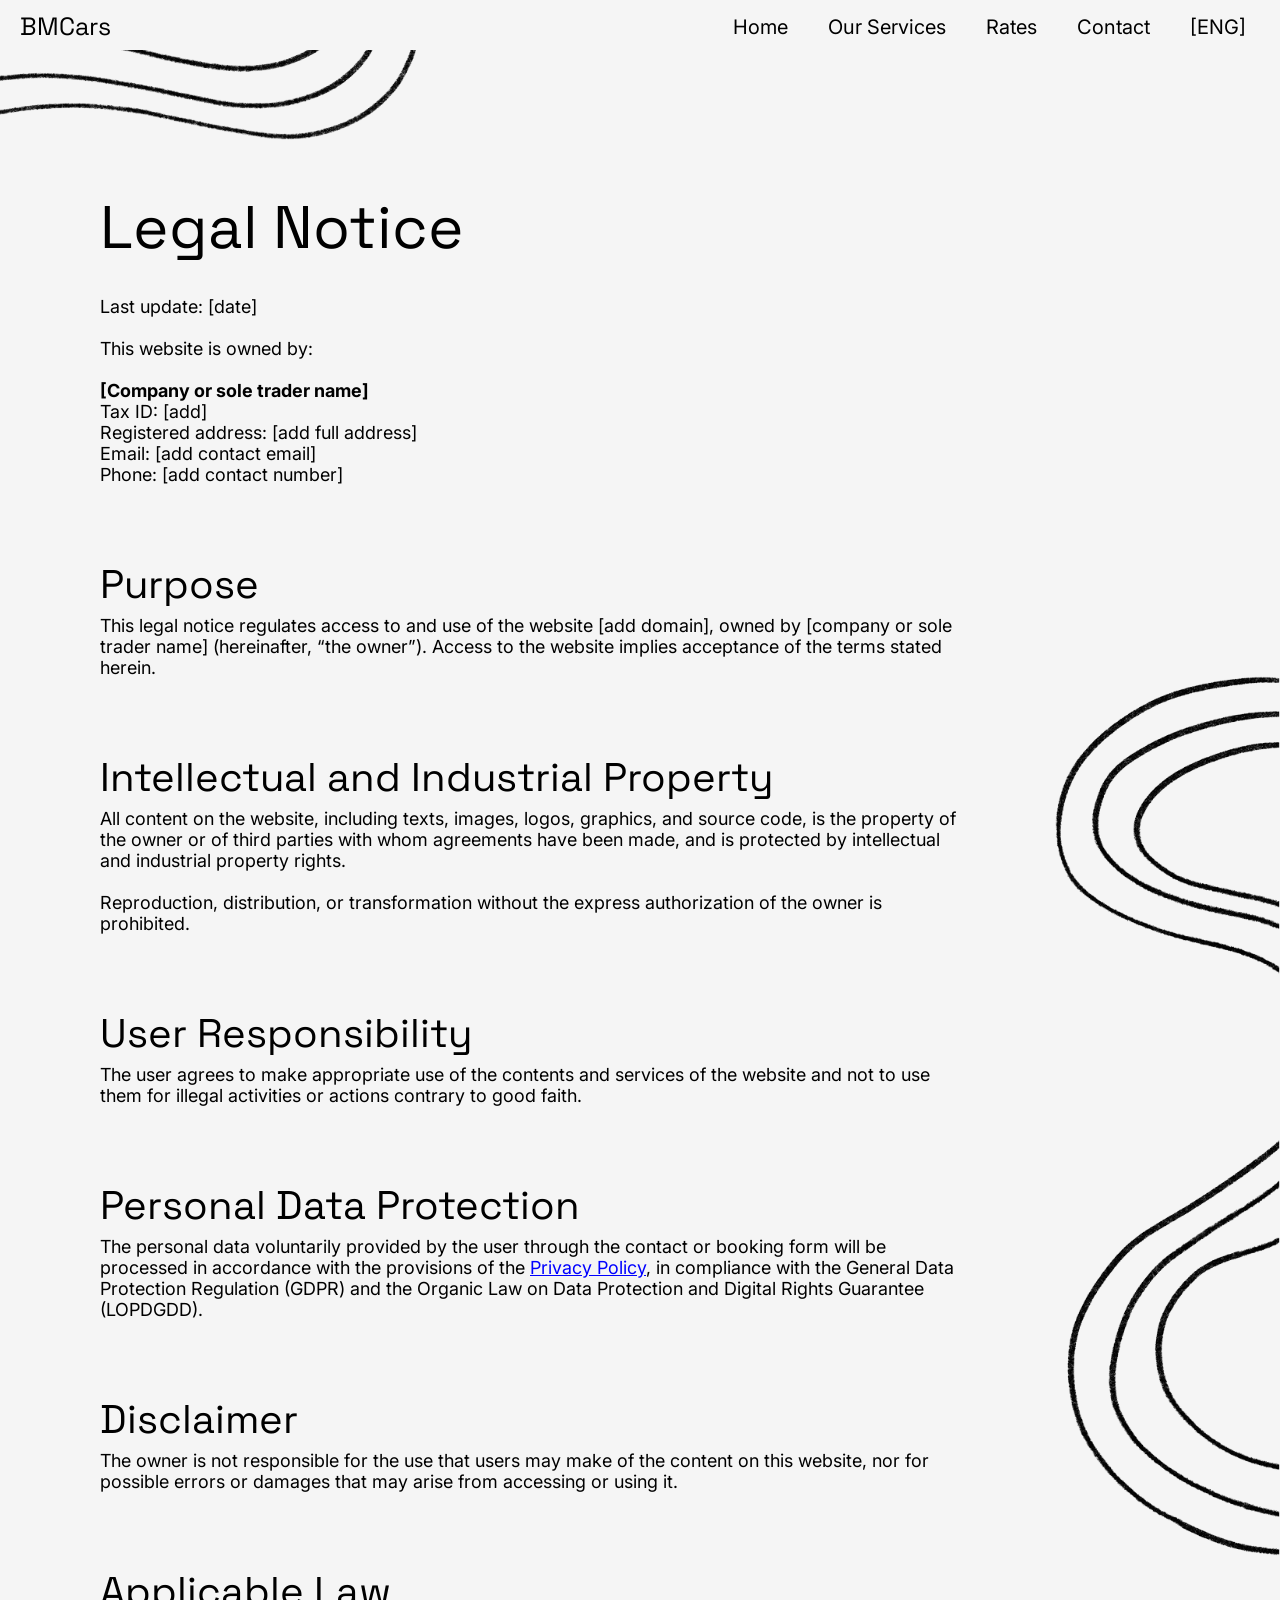
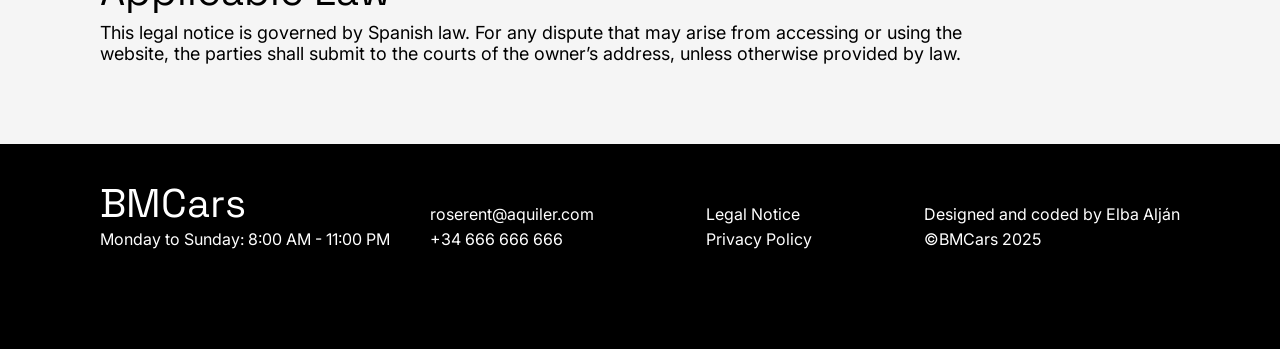
==== commit 06b007cc: "finish" ====
--- a/aviso-legal-eng.html
+++ b/aviso-legal-eng.html
@@ -14,16 +14,16 @@
 
 <header>
     <nav>
-        <a class="logo" href="index.html">BMCars</a>
+        <a class="logo" href="eng.html">BMCars</a>
         <div>
             <ul>
                 <li class="opciones-menu"><a href="#inicio" id="menuInicio">Home</a></li>
                 <li class="opciones-menu"><a href="#servicios" id="menuServicios">Our Services</a></li>
                 <li class="opciones-menu"><a href="#tarifas" id="menuTarifas">Rates</a></li>
                 <li class="opciones-menu opciones-menu-contacto"><a href="#contacto" id="menuContacto">Contact</a></li>
-                <div class="idiomas" id="idiomas2">
-                    <li id="opcionesIdioma2" class="opciones-idioma"><a id="aIdioma2" href="">[ESP]</a></li>
-                    <li id="idiomaNuevo2" class="idioma-nuevo"><a href="eng.html">[ENG]</a></li>
+                <div class="idiomas" id="idiomas">
+                    <li id="opcionesIdioma" class="opciones-idioma"><a id="aIdioma" href="">[ENG]</a></li>
+                    <li id="idiomaNuevo" class="idioma-nuevo esp"><a href="aviso-legal.html">[ESP]</a></li>
                 </div>
             </ul>
         </div>
@@ -45,14 +45,14 @@
               </svg>
         </div>
         <div class="menu-mov-text">
-            <a href="">Home</a>
-            <a href="">Our Services</a>
-            <a href="">Rates</a>
-            <a href="">Contact</a>
+            <a href="#inicio">Home</a>
+            <a href="#servicios">Our services</a>
+            <a href="#tarifas">Prices</a>
+            <a href="#contacto">Contact</a>
         </div>
         <div class="menu-mov-idioma">
-            <a href="">[ESP]</a>
-            <a href="eng.html">[ENG]</a>
+            <a href="">[ENG]</a>
+            <a href="aviso-legal.html">[ESP]</a>
         </div>
         <div class="lineas-menu-mov">
             <img src="img/lineas_blancas.png" alt="">
@@ -100,7 +100,7 @@
         <div class="div-politica">
             <h1 class="title-politica">Personal Data Protection</h1>
             <p class="text-politica"> 
-                The personal data voluntarily provided by the user through the contact or booking form will be processed in accordance with the provisions of the <a href="privacidad.html" style="color: blue; text-decoration: underline;">Privacy Policy</a>, in compliance with the General Data Protection Regulation (GDPR) and the Organic Law on Data Protection and Digital Rights Guarantee (LOPDGDD).
+                The personal data voluntarily provided by the user through the contact or booking form will be processed in accordance with the provisions of the <a href="privacidad-eng.html" style="color: blue; text-decoration: underline;">Privacy Policy</a>, in compliance with the General Data Protection Regulation (GDPR) and the Organic Law on Data Protection and Digital Rights Guarantee (LOPDGDD).
             </p>
         </div>
 
@@ -136,8 +136,8 @@
                 </a>
             </div>
             <div class="info-footer-1">
-                <a href="">Legal Notice</a>
-                <a href="privacidad.html">Privacy Policy</a>
+                <a href="aviso-legal-eng.html">Legal Notice</a>
+                <a href="privacidad-eng.html">Privacy Policy</a>
             </div>
             <div class="info-footer-1">
                 <a href="">Designed and coded by Elba Alján</a>
--- a/style.css
+++ b/style.css
@@ -696,17 +696,29 @@
 
 .galeria-contenedor {
     width: 100%;
+    overflow-x: scroll;
+    white-space: nowrap;
+    -webkit-overflow-scrolling: touch;
+    cursor: grab;
+    -ms-overflow-style: none;
+    scrollbar-width: none;
+    margin: 0 auto;
+    padding: 0 20px;
+  }
+
+  .galeria-contenedor::-webkit-scrollbar {
+    display: none;          
+  }
+
+  .galeria {
+    display: flex;
+    width: max-content; 
+    margin: 0 auto;
+    justify-content: center;
+    align-items: center;
     overflow: hidden;
-    cursor: grab;
   }
-
-.galeria{
-    display: flex;
-    width: 5000px;
-    margin-left: 400px;
-    transition: transform 0.3s ease;
-    transform: translateX(0px);
-}
+  
 
 .div-img{
     height: 500px;
@@ -714,19 +726,22 @@
     border-radius: 25px;
     margin: 0px 20px;
     background-size: cover;
+    background-position: center;
     display: flex;
     flex-direction: column;
     align-items: center;
     justify-content: center;
     position: relative;
+    flex-shrink: 0;
+    max-width: 100vw;
+    transition: margin 0.3s ease;
 }
 
 .div-img::after{
     content: '';
     position: absolute;
-    height: 500px;
-    width: 100%;
-    margin: 0px 20px;
+    height: 100%;
+    width: 100%;
     border-radius: 25px;
     background-color:rgba(0, 0, 0, 0.5);
     opacity: 0;
@@ -791,6 +806,7 @@
 
 .img-2{
     background-image: url('img/castelo.jpg');
+    background-position-y: 10%;
 }
 
 
@@ -808,6 +824,10 @@
 
 .img-6{
     background-image: url('img/pontevedra.jpeg');
+}
+
+.img-7{
+    background-image: url('img/salinas.jpg');
 }
 
 .div-arrow{
@@ -903,6 +923,7 @@
 }
 
 
+
 @media screen and (max-width: 2500px) {
 
     section{
@@ -974,8 +995,8 @@
         
     }
 
-    .galeria{
-        margin-left: 178px;
+    .galeria-contenedor{
+        padding-left: 178px;
     }
 
     .div-arrow{
@@ -1031,8 +1052,12 @@
         
     }
 
-    .galeria, .div-arrow{
+    .div-arrow{
         margin-left: 100px;
+    }
+
+    .galeria-contenedor{
+        padding-left: 100px;
     }
     .sec5{
         background-size:cover;
@@ -1054,12 +1079,6 @@
     input[type="time"]{
         width: 200px;
     }
-
-    .galeria {
-        overflow-x: scroll;
-        scroll-snap-type: x mandatory;
-        -webkit-overflow-scrolling: touch;
-      }
     
       .div-img {
         scroll-snap-align: center;
@@ -1093,8 +1112,12 @@
         
     }
 
-    .galeria, .div-arrow{
+   .div-arrow{
         margin-left: 60px;
+    }
+
+    .galeria-contenedor{
+        padding-left: 60px;
     }
 
     .title{
@@ -1209,8 +1232,8 @@
         
     }
 
-    .galeria{
-        margin-left: 30px;
+    .galeria-contenedor{
+        padding-left: 30px;
     }
 
     .div-img{
@@ -1282,6 +1305,36 @@
 
 @media screen and (max-width: 415px){
 
+      .div-img{
+        height: 250px;
+        width: 350px;
+        background-size: cover;
+        background-repeat: no-repeat;
+        border-radius: 15px;
+        margin: 0px;
+        position: relative;
+        border-radius: 15px;
+        overflow: hidden;
+        margin: 0 20px;
+    }
+      
+      .div-img::after {
+        content: '';
+        position: absolute;
+        top: 0; left: 0; right: 0; bottom: 0;
+        background-color: rgba(0, 0, 0, 0.5);
+        border-radius: 15px;
+        z-index: 4;
+      }
+
+   .galeria {
+        margin-left: 0;
+      }
+
+    .galeria-title{
+        font-size: 30px;
+    }
+
     .mapa-pc{
         display: none;
     }
@@ -1320,8 +1373,12 @@
         
     }
 
-    .galeria, .div-arrow{
+    .div-arrow{
         margin-left: 60px;
+    }
+
+    .galeria-contenedor{
+        padding-left: 0px;
     }
 
     header div, .main-div2{
@@ -1491,19 +1548,10 @@
         margin-bottom: 0px;
     }
 
-    .galeria{
-        margin-left: 20px;
-    }
-    
-    .div-img{
-        height: 250px;
-        width: 350px;
-        background-size: cover;
-        background-repeat: no-repeat;
-        border-radius: 15px;
-        margin: 0px;
-        margin-right: 20px;
-    }
+    .galeria-contenedor{
+        padding-left: 20px;
+    }
+    
     
     .div-arrow{
         justify-content: space-between;
